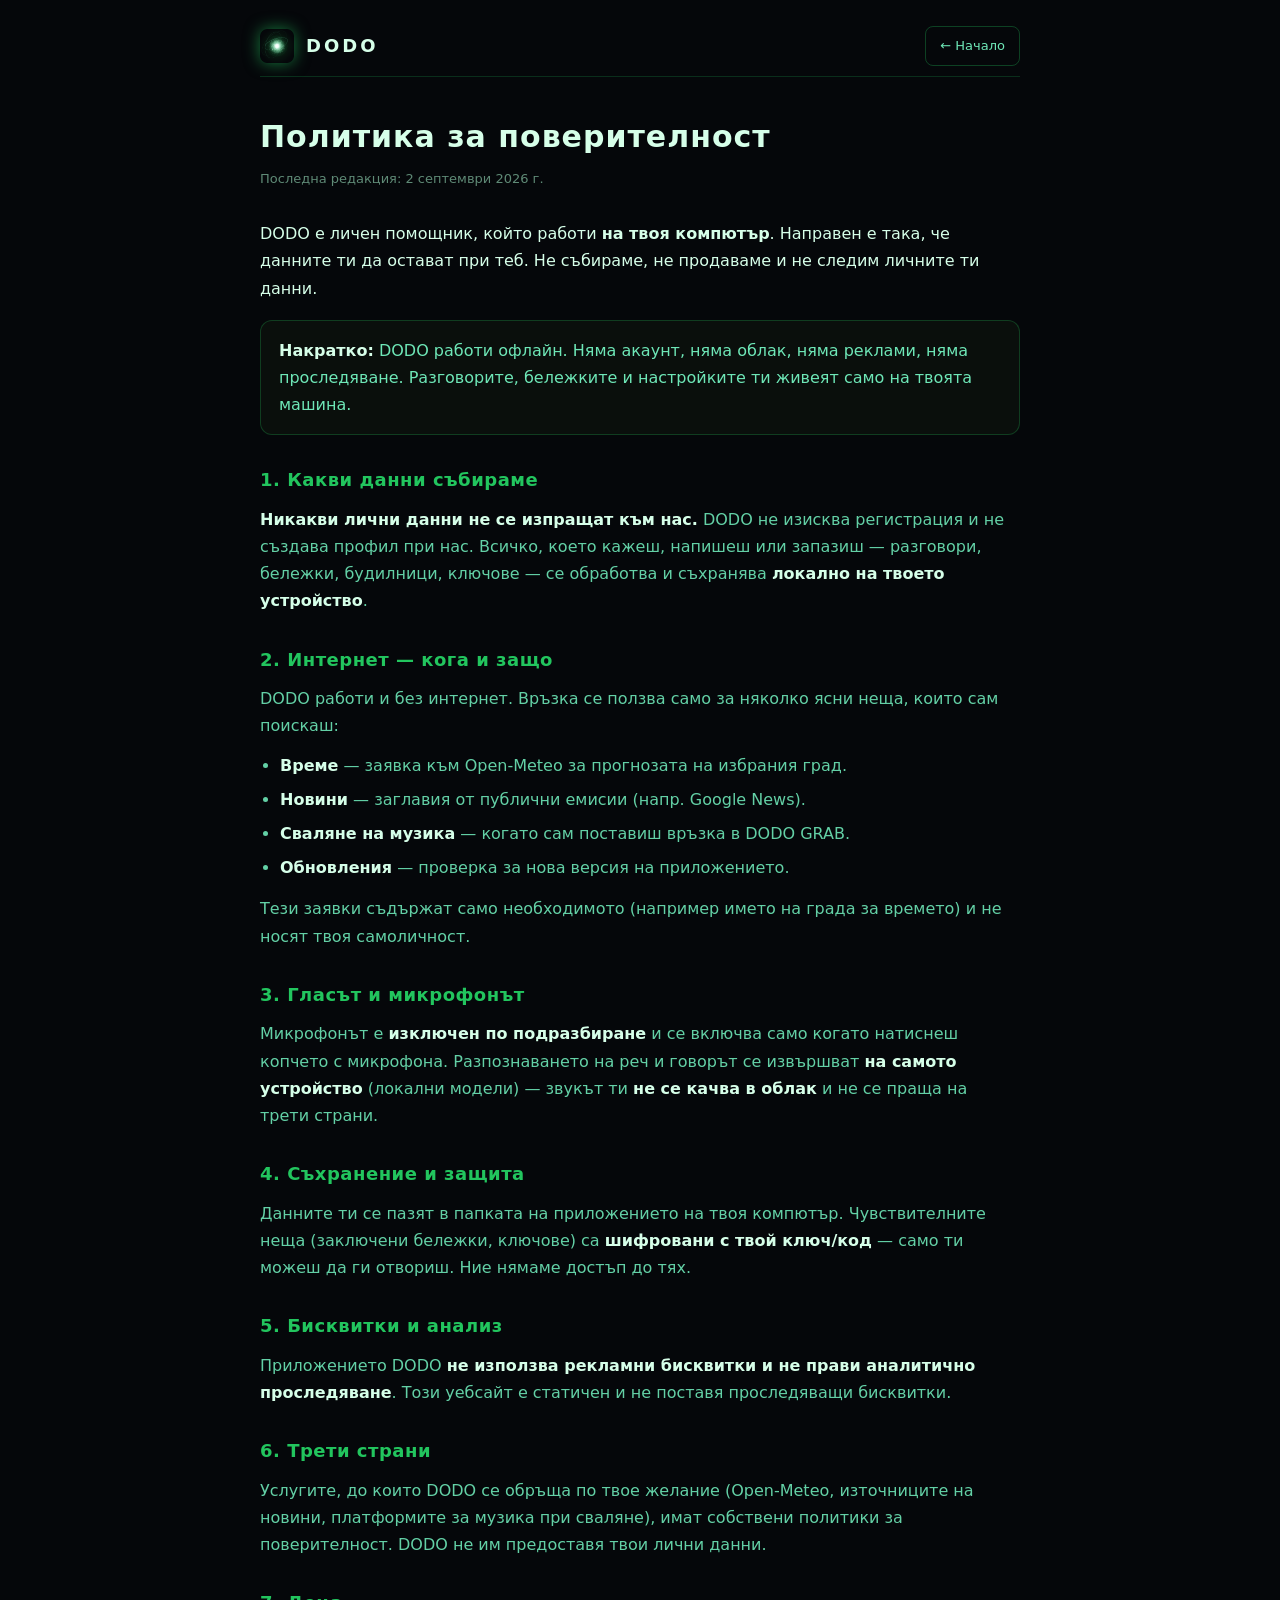
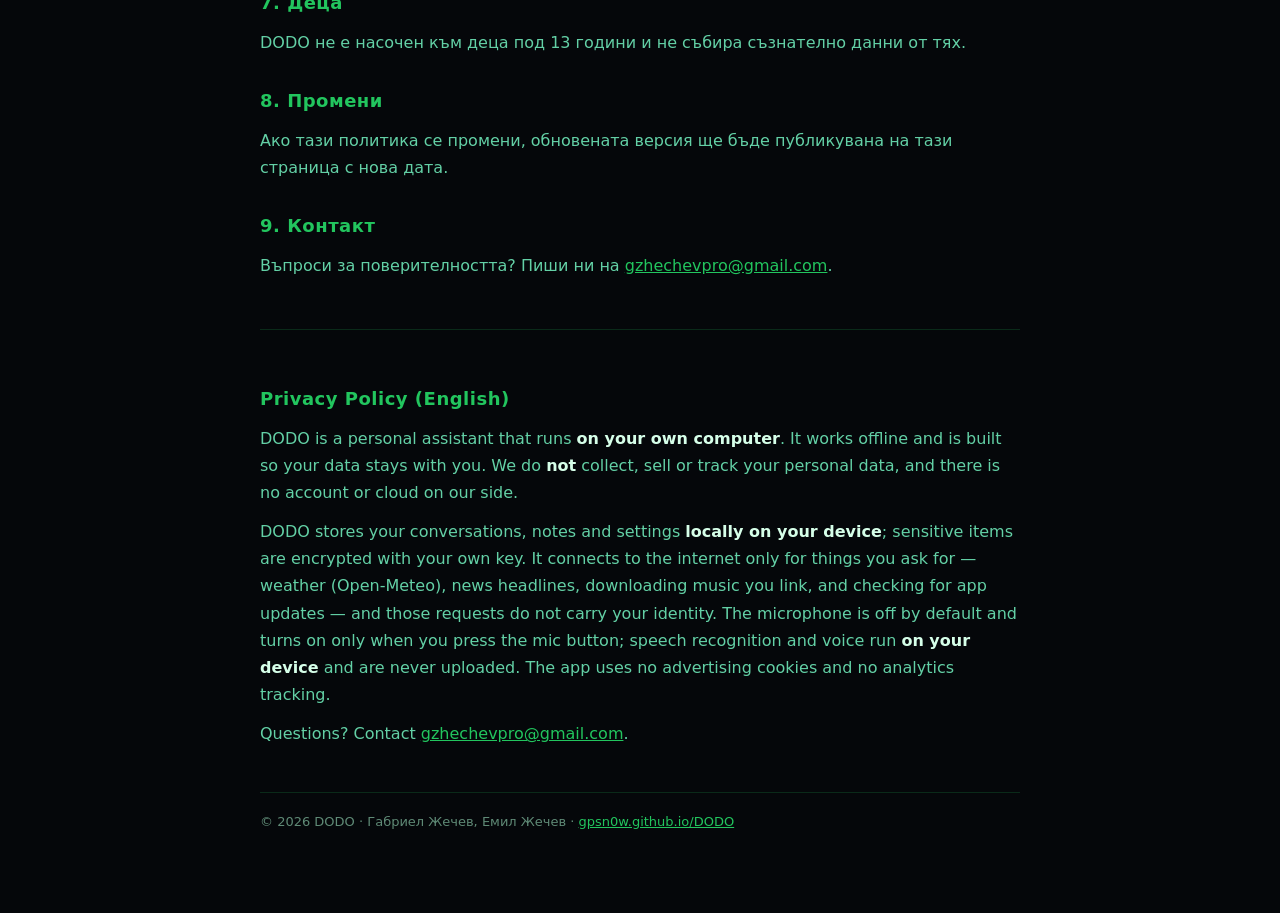
==== privacy.html @ 28d6b2f2 "Add files via upload" ====
<!DOCTYPE html>
<html lang="bg">
<head>
<meta charset="UTF-8">
<meta name="viewport" content="width=device-width, initial-scale=1">
<title>Политика за поверителност — DODO</title>
<meta name="description" content="Политиката за поверителност на DODO: приложението работи на твоя компютър, не събира лични данни и не ги праща навън.">
<link rel="canonical" href="https://gpsn0w.github.io/DODO/privacy.html">
<link rel="icon" href="logo.png" type="image/png">
<style>
  :root{ --bg:#05070a; --panel:#0a0f0c; --green:#22c55e; --mint:#6ee7b7; --bright:#d6ffe9; --dim:#5f8a76; }
  *{ box-sizing:border-box; margin:0; padding:0; }
  body{ background:var(--bg); color:var(--mint); font-family:'Segoe UI',system-ui,-apple-system,sans-serif;
        line-height:1.7; padding:0 20px 80px; }
  .wrap{ max-width:760px; margin:0 auto; }
  header{ padding:26px 0 10px; border-bottom:1px solid rgba(34,197,94,.2); margin-bottom:34px;
          display:flex; align-items:center; gap:12px; }
  header img{ width:34px; height:34px; filter:drop-shadow(0 0 8px rgba(34,197,94,.6)); }
  header .name{ font-weight:800; letter-spacing:3px; color:var(--bright); font-size:18px; }
  header a{ margin-left:auto; color:var(--mint); text-decoration:none; font-size:13px;
            border:1px solid rgba(34,197,94,.3); padding:8px 14px; border-radius:8px; }
  header a:hover{ background:rgba(34,197,94,.1); }
  h1{ font-size:30px; color:var(--bright); letter-spacing:1px; margin-bottom:6px; }
  .updated{ color:var(--dim); font-size:13px; margin-bottom:30px; }
  h2{ color:var(--green); font-size:18px; letter-spacing:.5px; margin:30px 0 10px; }
  p{ margin-bottom:12px; color:rgba(110,231,183,.9); }
  ul{ margin:0 0 14px 20px; color:rgba(110,231,183,.9); }
  li{ margin-bottom:7px; }
  b{ color:var(--bright); }
  a{ color:var(--green); }
  .lead{ color:var(--bright); font-size:16px; }
  .box{ background:var(--panel); border:1px solid rgba(34,197,94,.25); border-radius:12px;
        padding:16px 18px; margin:18px 0; }
  footer{ margin-top:44px; padding-top:18px; border-top:1px solid rgba(34,197,94,.18);
          color:var(--dim); font-size:13px; }
  .en{ margin-top:50px; padding-top:24px; border-top:1px solid rgba(34,197,94,.18); }
</style>
</head>
<body>
<div class="wrap">
  <header>
    <img src="logo.png" alt="DODO">
    <span class="name">DODO</span>
    <a href="index.html">← Начало</a>
  </header>

  <h1>Политика за поверителност</h1>
  <div class="updated">Последна редакция: 2 септември 2026 г.</div>

  <p class="lead">DODO е личен помощник, който работи <b>на твоя компютър</b>. Направен е така, че данните ти да остават при теб. Не събираме, не продаваме и не следим личните ти данни.</p>

  <div class="box">
    <b>Накратко:</b> DODO работи офлайн. Няма акаунт, няма облак, няма реклами, няма проследяване. Разговорите, бележките и настройките ти живеят само на твоята машина.
  </div>

  <h2>1. Какви данни събираме</h2>
  <p><b>Никакви лични данни не се изпращат към нас.</b> DODO не изисква регистрация и не създава профил при нас. Всичко, което кажеш, напишеш или запазиш — разговори, бележки, будилници, ключове — се обработва и съхранява <b>локално на твоето устройство</b>.</p>

  <h2>2. Интернет — кога и защо</h2>
  <p>DODO работи и без интернет. Връзка се ползва само за няколко ясни неща, които сам поискаш:</p>
  <ul>
    <li><b>Време</b> — заявка към Open-Meteo за прогнозата на избрания град.</li>
    <li><b>Новини</b> — заглавия от публични емисии (напр. Google News).</li>
    <li><b>Сваляне на музика</b> — когато сам поставиш връзка в DODO GRAB.</li>
    <li><b>Обновления</b> — проверка за нова версия на приложението.</li>
  </ul>
  <p>Тези заявки съдържат само необходимото (например името на града за времето) и не носят твоя самоличност.</p>

  <h2>3. Гласът и микрофонът</h2>
  <p>Микрофонът е <b>изключен по подразбиране</b> и се включва само когато натиснеш копчето с микрофона. Разпознаването на реч и говорът се извършват <b>на самото устройство</b> (локални модели) — звукът ти <b>не се качва в облак</b> и не се праща на трети страни.</p>

  <h2>4. Съхранение и защита</h2>
  <p>Данните ти се пазят в папката на приложението на твоя компютър. Чувствителните неща (заключени бележки, ключове) са <b>шифровани с твой ключ/код</b> — само ти можеш да ги отвориш. Ние нямаме достъп до тях.</p>

  <h2>5. Бисквитки и анализ</h2>
  <p>Приложението DODO <b>не използва рекламни бисквитки и не прави аналитично проследяване</b>. Този уебсайт е статичен и не поставя проследяващи бисквитки.</p>

  <h2>6. Трети страни</h2>
  <p>Услугите, до които DODO се обръща по твое желание (Open-Meteo, източниците на новини, платформите за музика при сваляне), имат собствени политики за поверителност. DODO не им предоставя твои лични данни.</p>

  <h2>7. Деца</h2>
  <p>DODO не е насочен към деца под 13 години и не събира съзнателно данни от тях.</p>

  <h2>8. Промени</h2>
  <p>Ако тази политика се промени, обновената версия ще бъде публикувана на тази страница с нова дата.</p>

  <h2>9. Контакт</h2>
  <p>Въпроси за поверителността? Пиши ни на <a href="mailto:gzhechevpro@gmail.com">gzhechevpro@gmail.com</a>.</p>

  <div class="en">
    <h2>Privacy Policy (English)</h2>
    <p>DODO is a personal assistant that runs <b>on your own computer</b>. It works offline and is built so your data stays with you. We do <b>not</b> collect, sell or track your personal data, and there is no account or cloud on our side.</p>
    <p>DODO stores your conversations, notes and settings <b>locally on your device</b>; sensitive items are encrypted with your own key. It connects to the internet only for things you ask for — weather (Open-Meteo), news headlines, downloading music you link, and checking for app updates — and those requests do not carry your identity. The microphone is off by default and turns on only when you press the mic button; speech recognition and voice run <b>on your device</b> and are never uploaded. The app uses no advertising cookies and no analytics tracking.</p>
    <p>Questions? Contact <a href="mailto:gzhechevpro@gmail.com">gzhechevpro@gmail.com</a>.</p>
  </div>

  <footer>© 2026 DODO · Габриел Жечев, Емил Жечев · <a href="index.html">gpsn0w.github.io/DODO</a></footer>
</div>
</body>
</html>
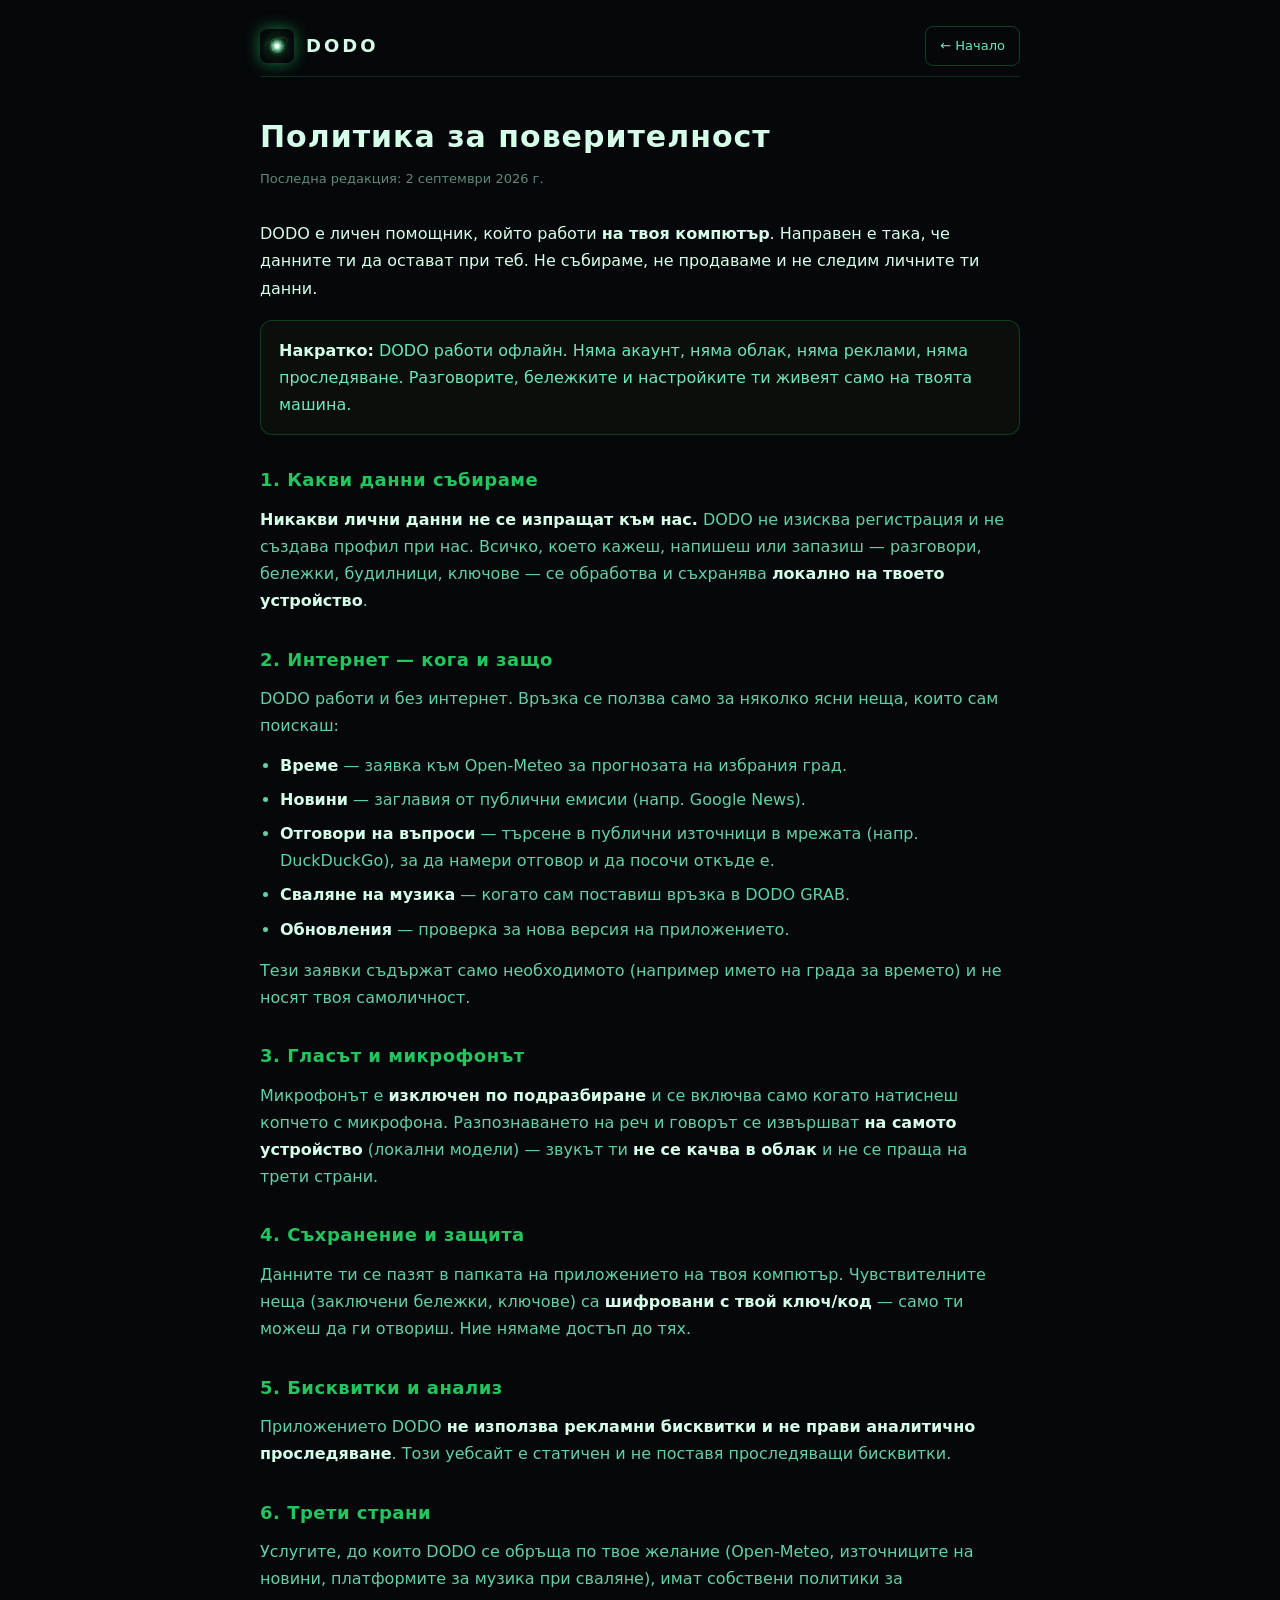
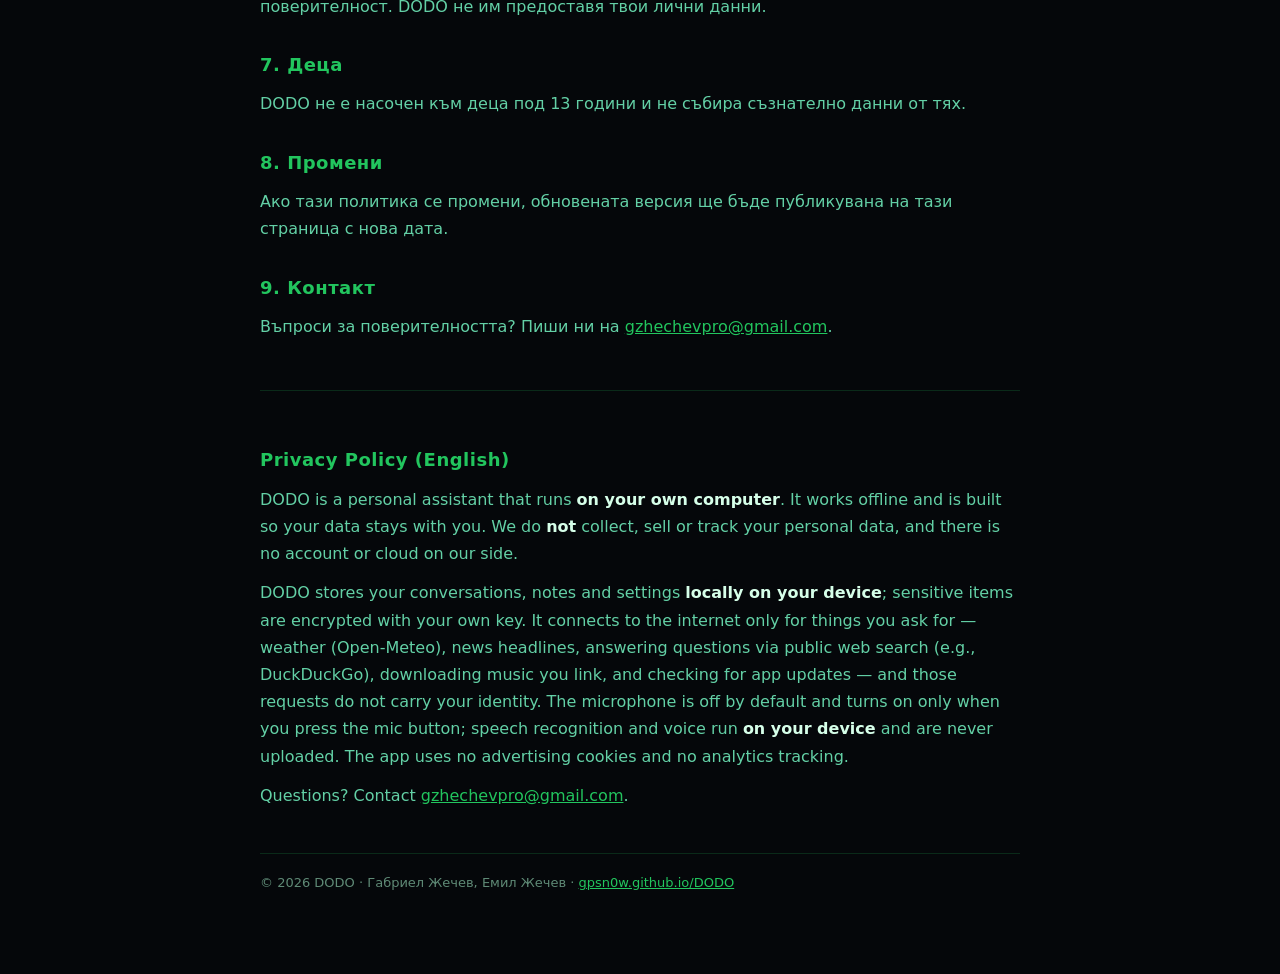
==== commit 23e9de9a: "Add files via upload" ====
--- a/privacy.html
+++ b/privacy.html
@@ -61,6 +61,7 @@
   <ul>
     <li><b>Време</b> — заявка към Open-Meteo за прогнозата на избрания град.</li>
     <li><b>Новини</b> — заглавия от публични емисии (напр. Google News).</li>
+    <li><b>Отговори на въпроси</b> — търсене в публични източници в мрежата (напр. DuckDuckGo), за да намери отговор и да посочи откъде е.</li>
     <li><b>Сваляне на музика</b> — когато сам поставиш връзка в DODO GRAB.</li>
     <li><b>Обновления</b> — проверка за нова версия на приложението.</li>
   </ul>
@@ -90,7 +91,7 @@
   <div class="en">
     <h2>Privacy Policy (English)</h2>
     <p>DODO is a personal assistant that runs <b>on your own computer</b>. It works offline and is built so your data stays with you. We do <b>not</b> collect, sell or track your personal data, and there is no account or cloud on our side.</p>
-    <p>DODO stores your conversations, notes and settings <b>locally on your device</b>; sensitive items are encrypted with your own key. It connects to the internet only for things you ask for — weather (Open-Meteo), news headlines, downloading music you link, and checking for app updates — and those requests do not carry your identity. The microphone is off by default and turns on only when you press the mic button; speech recognition and voice run <b>on your device</b> and are never uploaded. The app uses no advertising cookies and no analytics tracking.</p>
+    <p>DODO stores your conversations, notes and settings <b>locally on your device</b>; sensitive items are encrypted with your own key. It connects to the internet only for things you ask for — weather (Open-Meteo), news headlines, answering questions via public web search (e.g., DuckDuckGo), downloading music you link, and checking for app updates — and those requests do not carry your identity. The microphone is off by default and turns on only when you press the mic button; speech recognition and voice run <b>on your device</b> and are never uploaded. The app uses no advertising cookies and no analytics tracking.</p>
     <p>Questions? Contact <a href="mailto:gzhechevpro@gmail.com">gzhechevpro@gmail.com</a>.</p>
   </div>
 
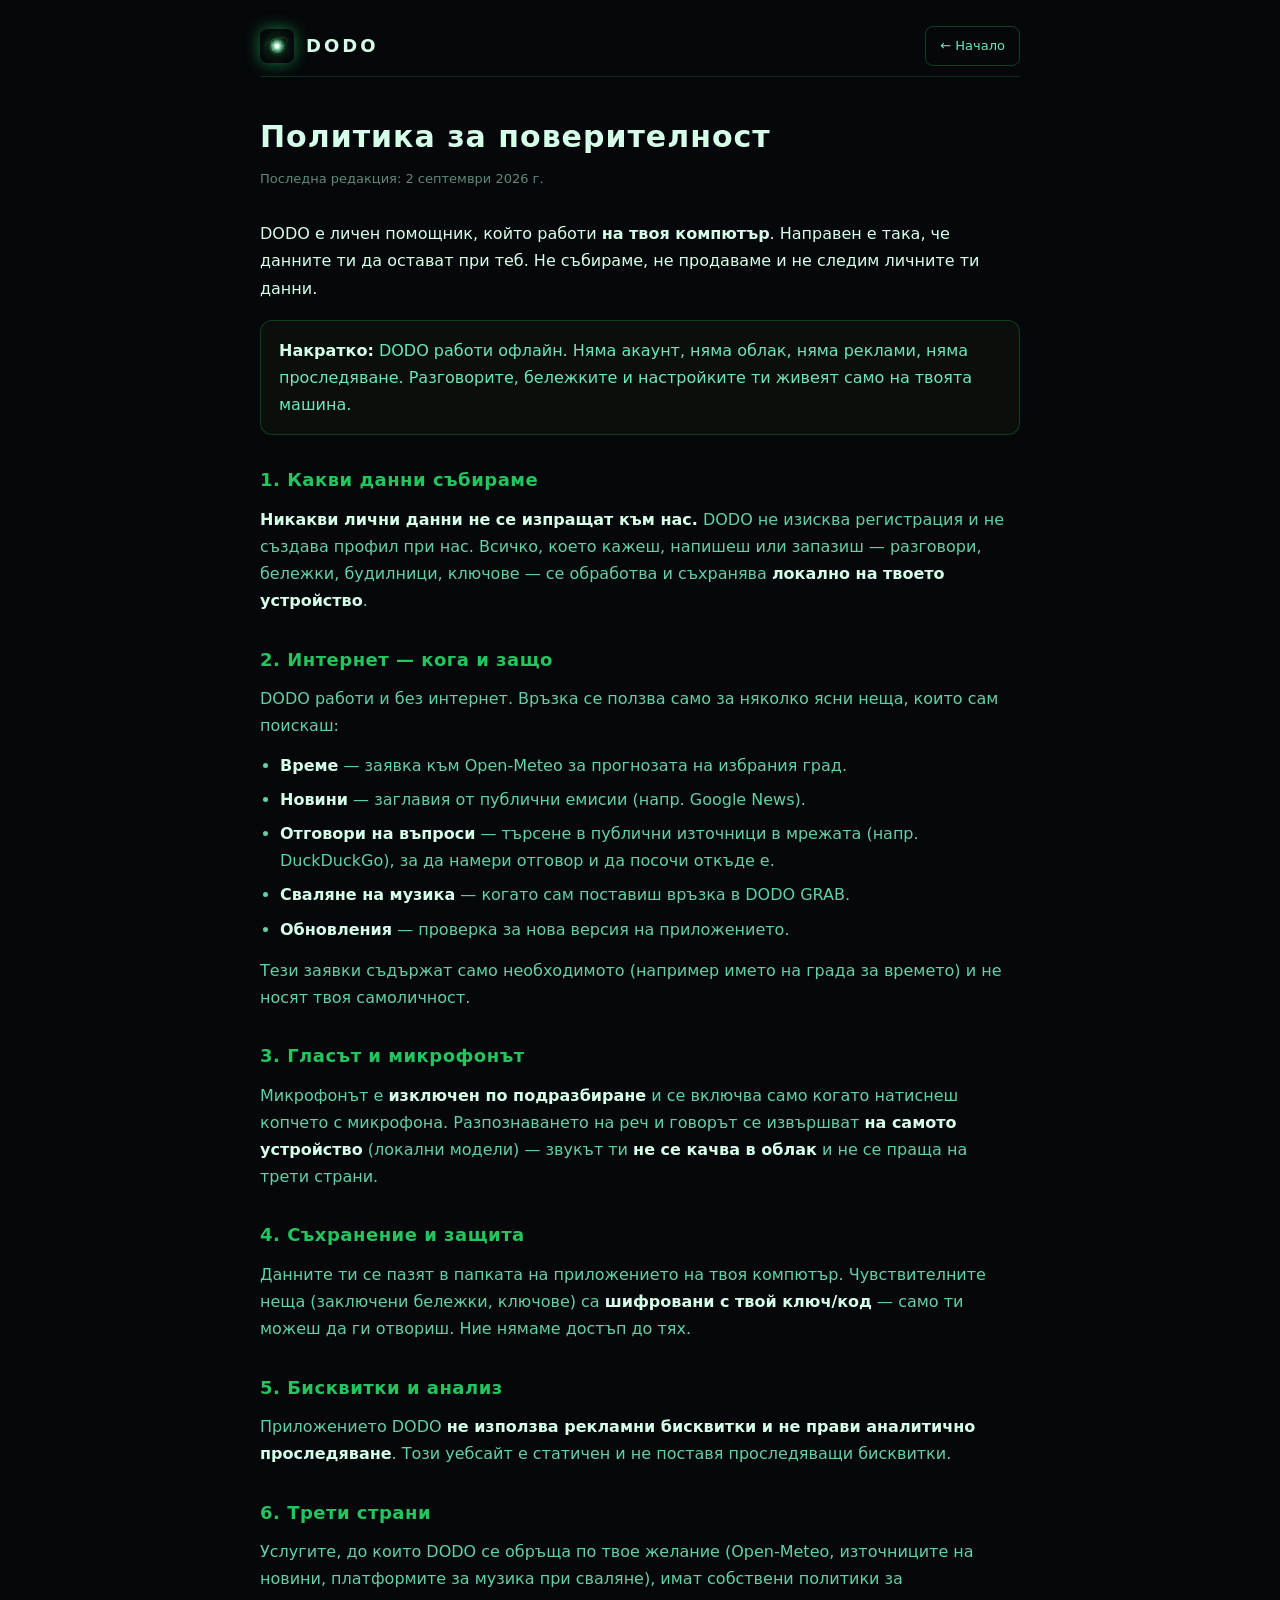
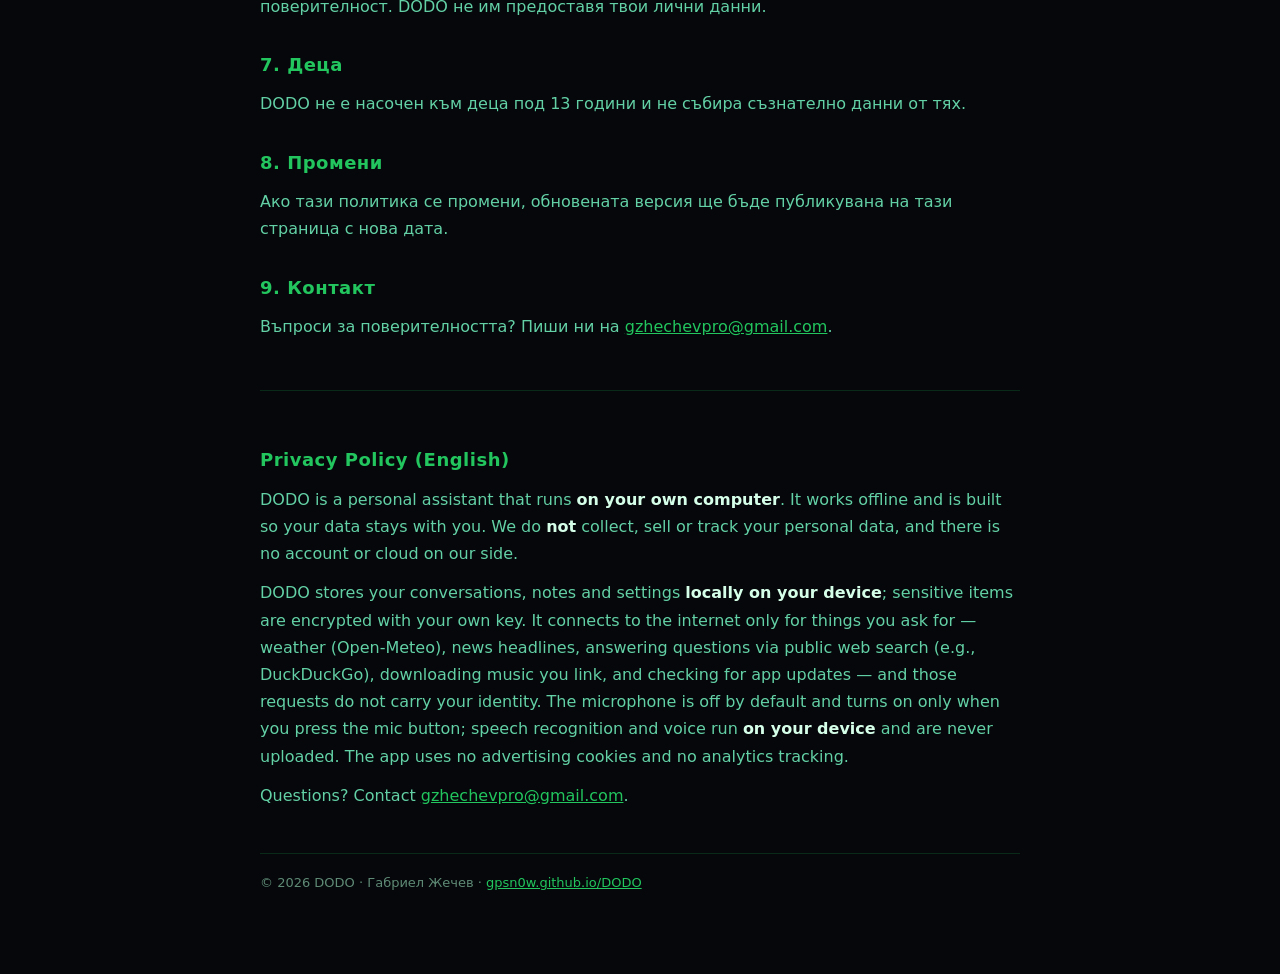
==== commit 334f8f4f: "Сайт: махнат Емил Жечев публично, само 1 beta етикет, без кошче - Емил премахнат от заглавие, мета, " ====
--- a/privacy.html
+++ b/privacy.html
@@ -95,7 +95,7 @@
     <p>Questions? Contact <a href="mailto:gzhechevpro@gmail.com">gzhechevpro@gmail.com</a>.</p>
   </div>
 
-  <footer>© 2026 DODO · Габриел Жечев, Емил Жечев · <a href="index.html">gpsn0w.github.io/DODO</a></footer>
+  <footer>© 2026 DODO · Габриел Жечев · <a href="index.html">gpsn0w.github.io/DODO</a></footer>
 </div>
 </body>
 </html>
